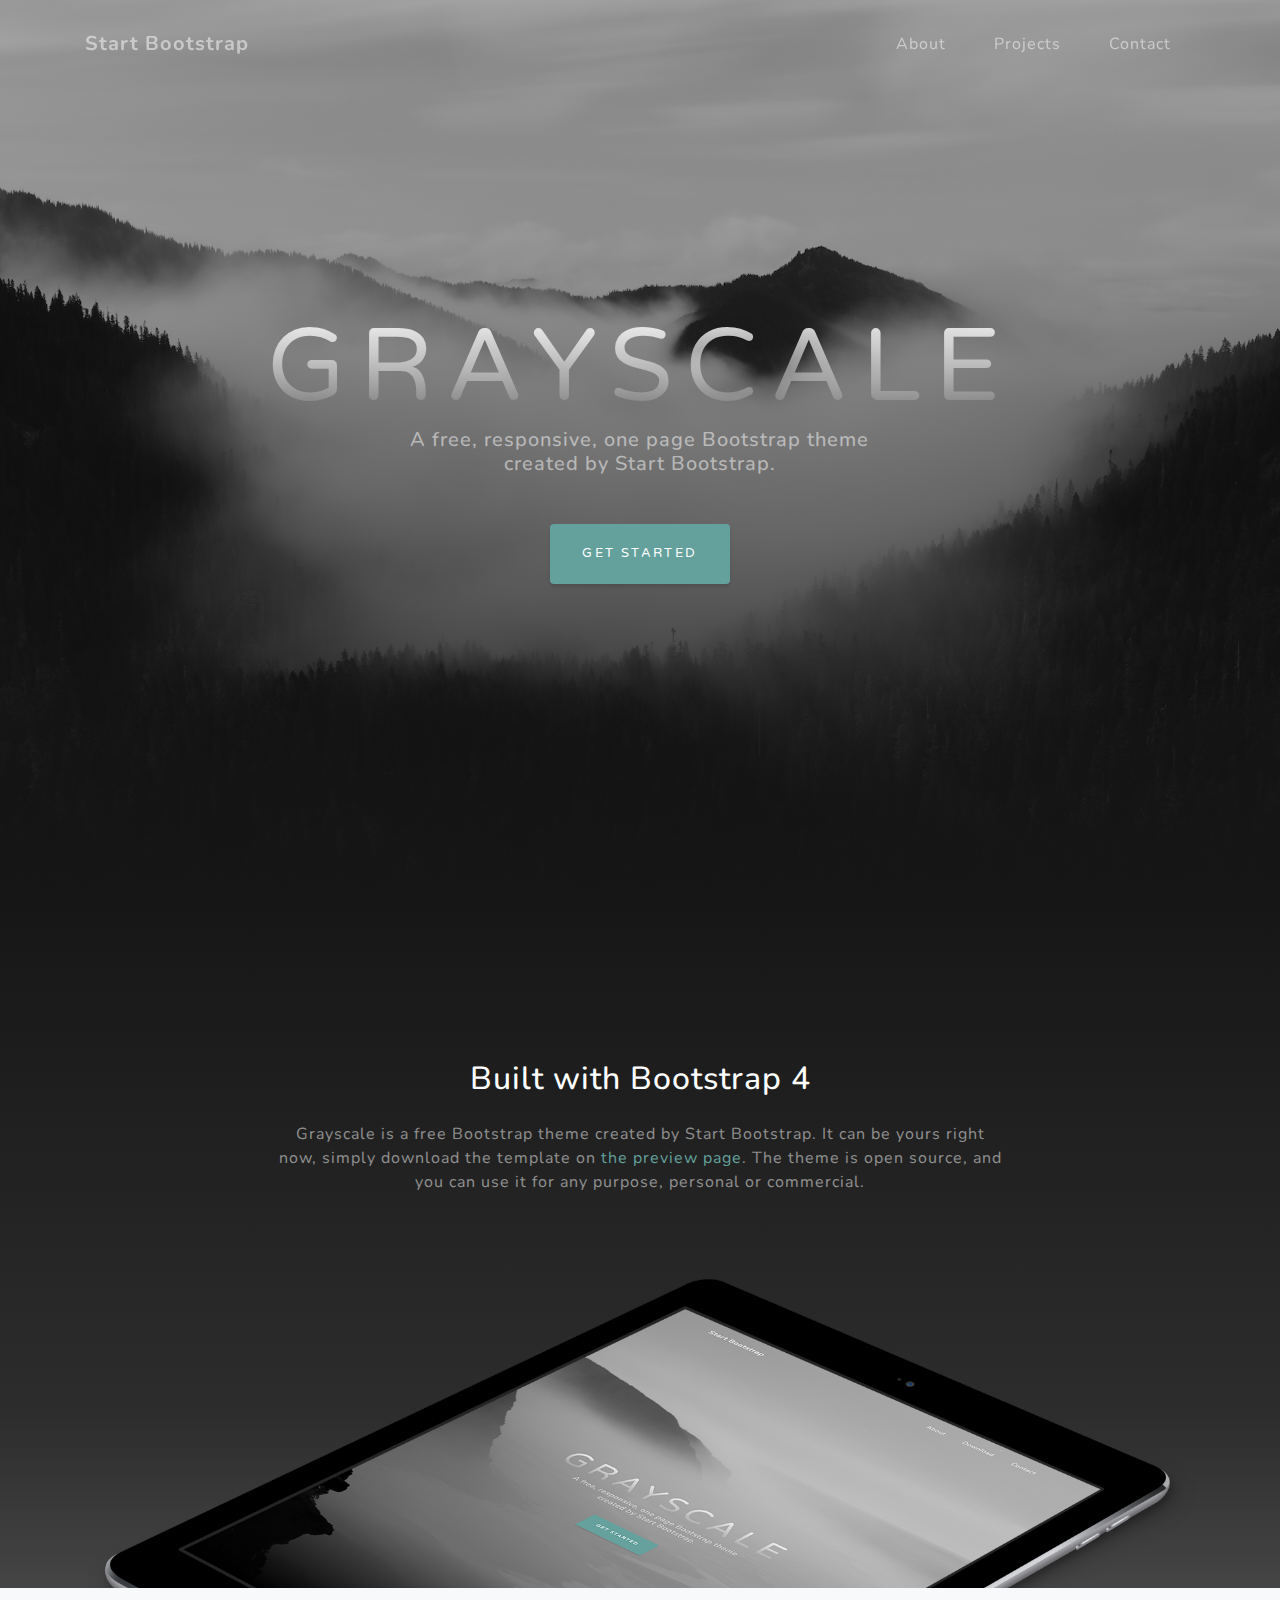
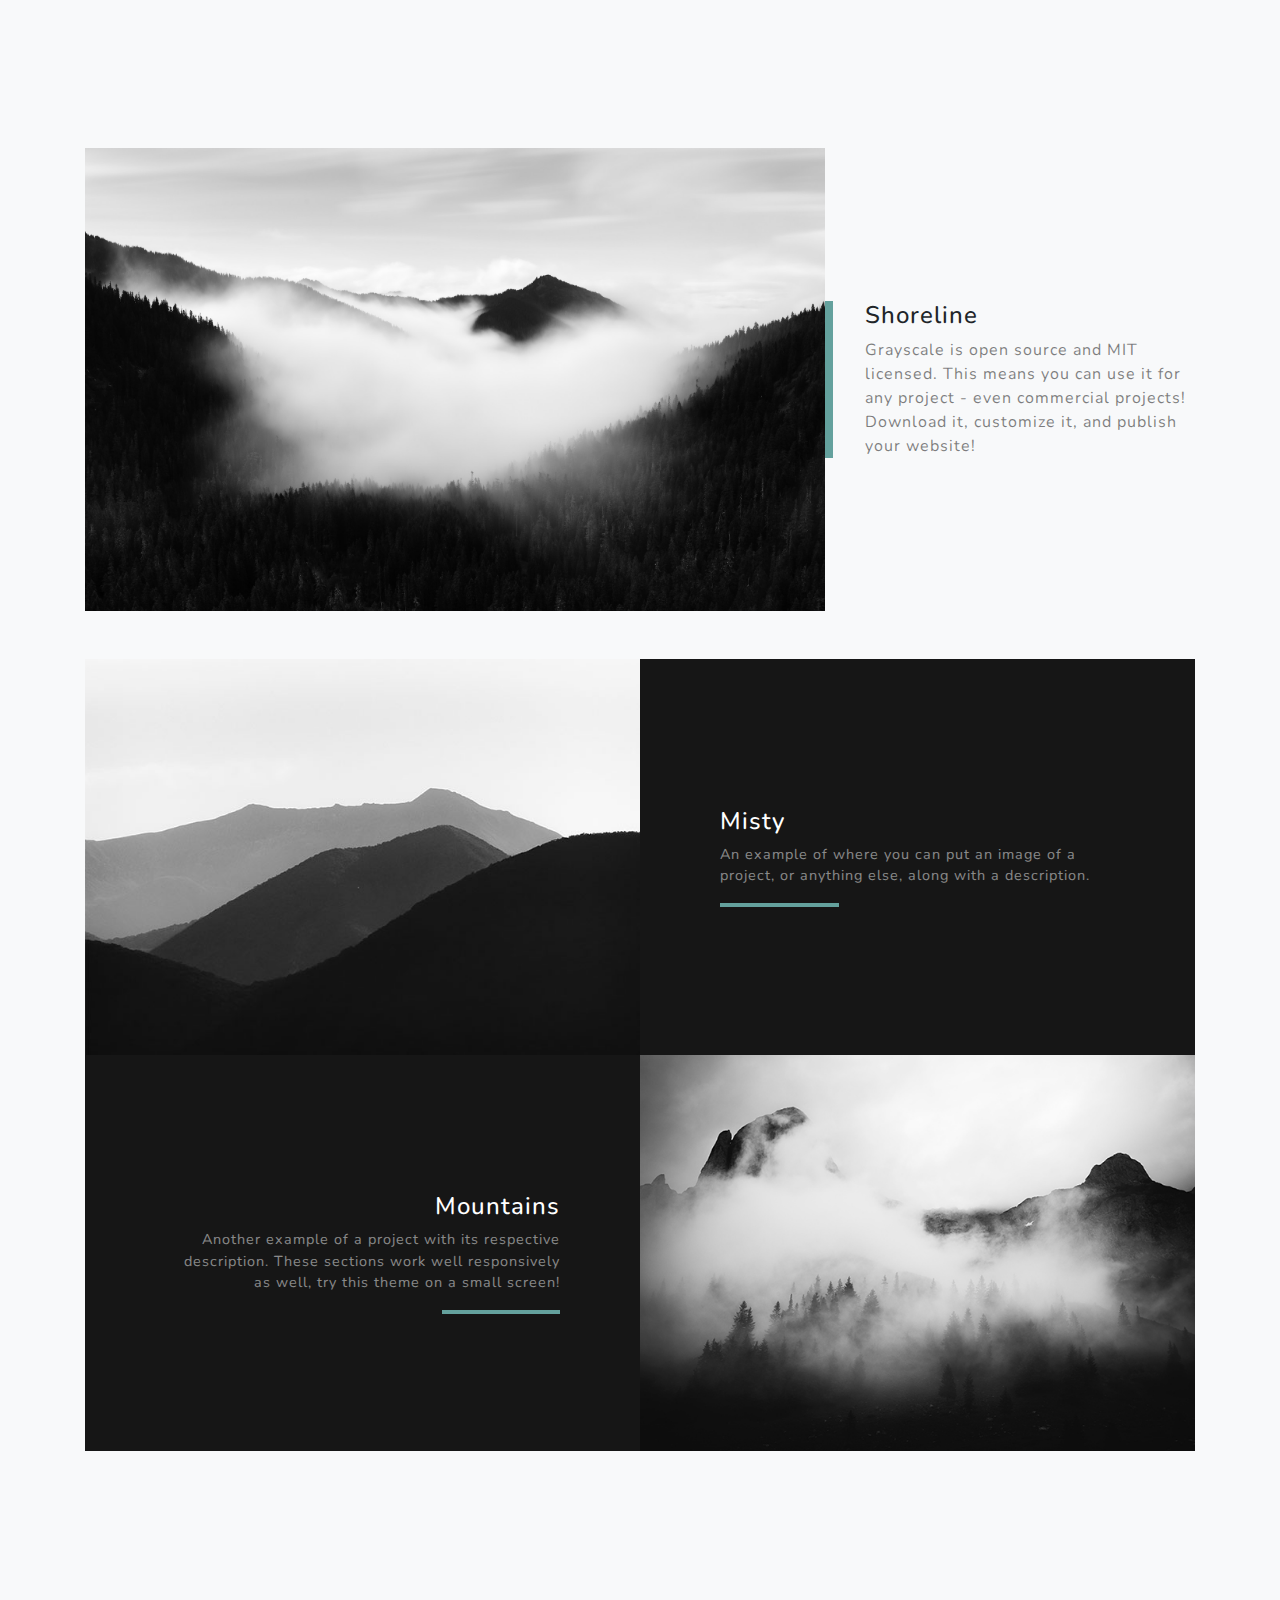
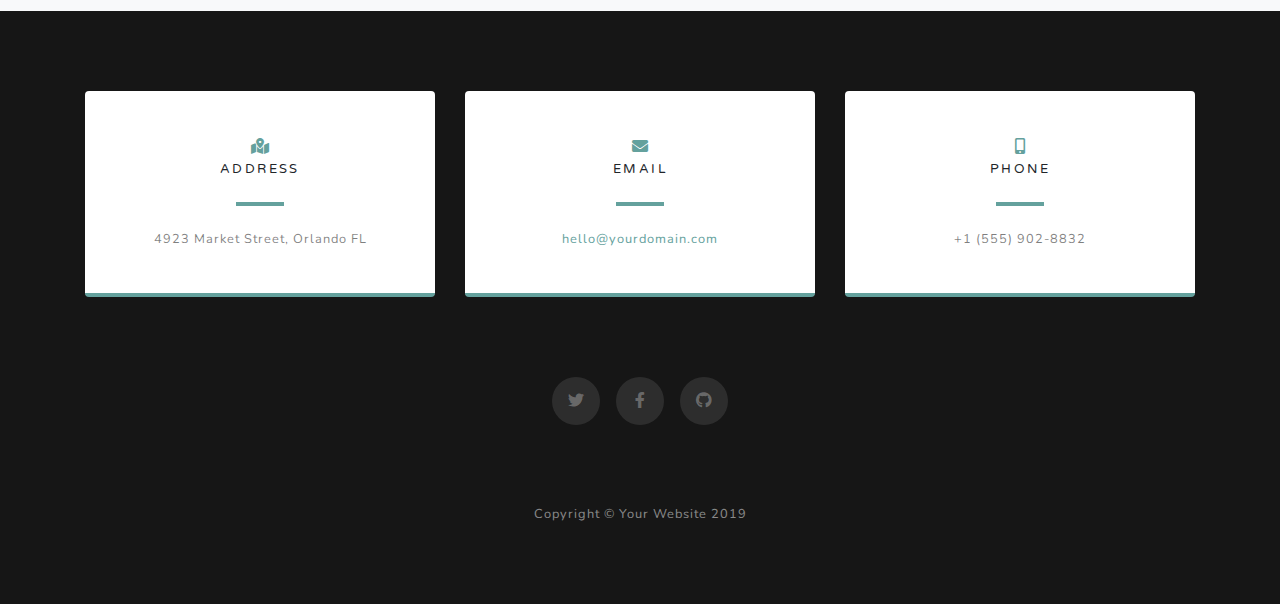
==== audio.html @ 993ee742 "Updated page" ====
<!DOCTYPE html>
<html lang="en">

<head>

  <meta charset="utf-8">
  <meta name="viewport" content="width=device-width, initial-scale=1, shrink-to-fit=no">
  <meta name="description" content="">
  <meta name="author" content="">

  <title>Grayscale - Start Bootstrap Theme</title>

  <!-- Bootstrap core CSS -->
  <link href="vendor/bootstrap/css/bootstrap.min.css" rel="stylesheet">

  <!-- Custom fonts for this template -->
  <link href="vendor/fontawesome-free/css/all.min.css" rel="stylesheet">
  <link href="https://fonts.googleapis.com/css?family=Varela+Round" rel="stylesheet">
  <link href="https://fonts.googleapis.com/css?family=Nunito:200,200i,300,300i,400,400i,600,600i,700,700i,800,800i,900,900i" rel="stylesheet">

  <!-- Custom styles for this template -->
  <link href="css/grayscale.css" rel="stylesheet">

</head>

<body id="page-top">

  <!-- Navigation -->
  <nav class="navbar navbar-expand-lg navbar-light fixed-top" id="mainNav">
    <div class="container">
      <a class="navbar-brand js-scroll-trigger" href="#page-top">Start Bootstrap</a>
      <button class="navbar-toggler navbar-toggler-right" type="button" data-toggle="collapse" data-target="#navbarResponsive" aria-controls="navbarResponsive" aria-expanded="false" aria-label="Toggle navigation">
        Menu
        <i class="fas fa-bars"></i>
      </button>
      <div class="collapse navbar-collapse" id="navbarResponsive">
        <ul class="navbar-nav ml-auto">
          <li class="nav-item">
            <a class="nav-link" href="#">About</a>
          </li>
          <li class="nav-item">
            <a class="nav-link" href="#">Projects</a>
          </li>
          <li class="nav-item">
            <a class="nav-link" href="#">Contact</a>
          </li>
        </ul>
      </div>
    </div>
  </nav>

  <!-- Header -->
  <header class="masthead">
    <div class="container d-flex h-100 align-items-center">
      <div class="mx-auto text-center">
        <h1 class="mx-auto my-0 text-uppercase">Grayscale</h1>
        <h2 class="text-white-50 mx-auto mt-2 mb-5">A free, responsive, one page Bootstrap theme created by Start Bootstrap.</h2>
        <a href="#about" class="btn btn-primary js-scroll-trigger">Get Started</a>
      </div>
    </div>
  </header>

  <!-- About Section -->
  <section id="about" class="about-section text-center">
    <div class="container">
      <div class="row">
        <div class="col-lg-8 mx-auto">
          <h2 class="text-white mb-4">Built with Bootstrap 4</h2>
          <p class="text-white-50">Grayscale is a free Bootstrap theme created by Start Bootstrap. It can be yours right now, simply download the template on
            <a href="http://startbootstrap.com/template-overviews/grayscale/">the preview page</a>. The theme is open source, and you can use it for any purpose, personal or commercial.</p>
        </div>
      </div>
      <img src="img/ipad.png" class="img-fluid" alt="">
    </div>
  </section>

  <!-- Projects Section -->
  <section id="projects" class="projects-section bg-light">
    <div class="container">

      <!-- Featured Project Row -->
      <div class="row align-items-center no-gutters mb-4 mb-lg-5">
        <div class="col-xl-8 col-lg-7">
          <img class="img-fluid mb-3 mb-lg-0" src="img/bg-masthead.jpg" alt="">
        </div>
        <div class="col-xl-4 col-lg-5">
          <div class="featured-text text-center text-lg-left">
            <h4>Shoreline</h4>
            <p class="text-black-50 mb-0">Grayscale is open source and MIT licensed. This means you can use it for any project - even commercial projects! Download it, customize it, and publish your website!</p>
          </div>
        </div>
      </div>

      <!-- Project One Row -->
      <div class="row justify-content-center no-gutters mb-5 mb-lg-0">
        <div class="col-lg-6">
          <img class="img-fluid" src="img/demo-image-01.jpg" alt="">
        </div>
        <div class="col-lg-6">
          <div class="bg-black text-center h-100 project">
            <div class="d-flex h-100">
              <div class="project-text w-100 my-auto text-center text-lg-left">
                <h4 class="text-white">Misty</h4>
                <p class="mb-0 text-white-50">An example of where you can put an image of a project, or anything else, along with a description.</p>
                <hr class="d-none d-lg-block mb-0 ml-0">
              </div>
            </div>
          </div>
        </div>
      </div>

      <!-- Project Two Row -->
      <div class="row justify-content-center no-gutters">
        <div class="col-lg-6">
          <img class="img-fluid" src="img/demo-image-02.jpg" alt="">
        </div>
        <div class="col-lg-6 order-lg-first">
          <div class="bg-black text-center h-100 project">
            <div class="d-flex h-100">
              <div class="project-text w-100 my-auto text-center text-lg-right">
                <h4 class="text-white">Mountains</h4>
                <p class="mb-0 text-white-50">Another example of a project with its respective description. These sections work well responsively as well, try this theme on a small screen!</p>
                <hr class="d-none d-lg-block mb-0 mr-0">
              </div>
            </div>
          </div>
        </div>
      </div>

    </div>
  </section>


  <!-- Contact Section -->
  <section class="contact-section bg-black">
    <div class="container">

      <div class="row">

        <div class="col-md-4 mb-3 mb-md-0">
          <div class="card py-4 h-100">
            <div class="card-body text-center">
              <i class="fas fa-map-marked-alt text-primary mb-2"></i>
              <h4 class="text-uppercase m-0">Address</h4>
              <hr class="my-4">
              <div class="small text-black-50">4923 Market Street, Orlando FL</div>
            </div>
          </div>
        </div>

        <div class="col-md-4 mb-3 mb-md-0">
          <div class="card py-4 h-100">
            <div class="card-body text-center">
              <i class="fas fa-envelope text-primary mb-2"></i>
              <h4 class="text-uppercase m-0">Email</h4>
              <hr class="my-4">
              <div class="small text-black-50">
                <a href="#">hello@yourdomain.com</a>
              </div>
            </div>
          </div>
        </div>

        <div class="col-md-4 mb-3 mb-md-0">
          <div class="card py-4 h-100">
            <div class="card-body text-center">
              <i class="fas fa-mobile-alt text-primary mb-2"></i>
              <h4 class="text-uppercase m-0">Phone</h4>
              <hr class="my-4">
              <div class="small text-black-50">+1 (555) 902-8832</div>
            </div>
          </div>
        </div>
      </div>

      <div class="social d-flex justify-content-center">
        <a href="#" class="mx-2">
          <i class="fab fa-twitter"></i>
        </a>
        <a href="#" class="mx-2">
          <i class="fab fa-facebook-f"></i>
        </a>
        <a href="#" class="mx-2">
          <i class="fab fa-github"></i>
        </a>
      </div>

    </div>
  </section>

  <!-- Footer -->
  <footer class="bg-black small text-center text-white-50">
    <div class="container">
      Copyright &copy; Your Website 2019
    </div>
  </footer>

  <!-- Bootstrap core JavaScript -->
  <script src="vendor/jquery/jquery.min.js"></script>
  <script src="vendor/bootstrap/js/bootstrap.bundle.min.js"></script>

  <!-- Plugin JavaScript -->
  <script src="vendor/jquery-easing/jquery.easing.min.js"></script>

  <!-- Custom scripts for this template -->
  <script src="js/grayscale.min.js"></script>

</body>

</html>
---- css/grayscale.css ----
/*!
 * Start Bootstrap - Grayscale v5.0.9 (https://startbootstrap.com/template-overviews/grayscale)
 * Copyright 2013-2019 Start Bootstrap
 * Licensed under MIT (https://github.com/BlackrockDigital/startbootstrap-grayscale/blob/master/LICENSE)
 */

#mainNav {
  min-height: 56px;
  background-color: #fff;
}

#mainNav .navbar-toggler {
  font-size: 80%;
  padding: 0.75rem;
  color: #64a19d;
  border: 1px solid #64a19d;
}

#mainNav .navbar-toggler:focus {
  outline: none;
}

#mainNav .navbar-brand {
  color: #161616;
  font-weight: 700;
  padding: .9rem 0;
}

#mainNav .navbar-nav .nav-item:hover {
  color: fade(white, 80%);
  outline: none;
  background-color: transparent;
}

#mainNav .navbar-nav .nav-item:active, #mainNav .navbar-nav .nav-item:focus {
  outline: none;
  background-color: transparent;
}

@media (min-width: 992px) {
  #mainNav {
    padding-top: 0;
    padding-bottom: 0;
    border-bottom: none;
    background-color: transparent;
    transition: background-color 0.3s ease-in-out;
  }
  #mainNav .navbar-brand {
    padding: .5rem 0;
    color: rgba(255, 255, 255, 0.5);
  }
  #mainNav .nav-link {
    transition: none;
    padding: 2rem 1.5rem;
    color: rgba(255, 255, 255, 0.5);
  }
  #mainNav .nav-link:hover {
    color: rgba(255, 255, 255, 0.75);
  }
  #mainNav .nav-link:active {
    color: white;
  }
  #mainNav.navbar-shrink {
    background-color: #fff;
  }
  #mainNav.navbar-shrink .navbar-brand {
    color: #161616;
  }
  #mainNav.navbar-shrink .nav-link {
    color: #161616;
    padding: 1.5rem 1.5rem 1.25rem;
    border-bottom: 0.25rem solid transparent;
  }
  #mainNav.navbar-shrink .nav-link:hover {
    color: #64a19d;
  }
  #mainNav.navbar-shrink .nav-link:active {
    color: #467370;
  }
  #mainNav.navbar-shrink .nav-link.active {
    color: #64a19d;
    outline: none;
    border-bottom: 0.25rem solid #64a19d;
  }
}

.masthead {
  position: relative;
  width: 100%;
  height: auto;
  min-height: 35rem;
  padding: 15rem 0;
  background: linear-gradient(to bottom, rgba(22, 22, 22, 0.3) 0%, rgba(22, 22, 22, 0.7) 75%, #161616 100%), url("../img/bg-masthead.jpg");
  background-position: center;
  background-repeat: no-repeat;
  background-attachment: scroll;
  background-size: cover;
}

.masthead h1 {
  font-family: 'Varela Round';
  font-size: 2.5rem;
  line-height: 2.5rem;
  letter-spacing: 0.8rem;
  background: -webkit-linear-gradient(rgba(255, 255, 255, 0.9), rgba(255, 255, 255, 0));
  -webkit-text-fill-color: transparent;
  -webkit-background-clip: text;
}

.masthead h2 {
  max-width: 20rem;
  font-size: 1rem;
}

@media (min-width: 768px) {
  .masthead h1 {
    font-size: 4rem;
    line-height: 4rem;
  }
}

@media (min-width: 992px) {
  .masthead {
    height: 100vh;
    padding: 0;
  }
  .masthead h1 {
    font-size: 6.5rem;
    line-height: 6.5rem;
    letter-spacing: 0.8rem;
  }
  .masthead h2 {
    max-width: 30rem;
    font-size: 1.25rem;
  }
}

.btn {
  box-shadow: 0 0.1875rem 0.1875rem 0 rgba(0, 0, 0, 0.1) !important;
  padding: 1.25rem 2rem;
  font-family: 'Varela Round';
  font-size: 80%;
  text-transform: uppercase;
  letter-spacing: .15rem;
  border: 0;
}

.btn-primary {
  background-color: #64a19d;
}

.btn-primary:hover {
  background-color: #4f837f;
}

.btn-primary:focus {
  background-color: #4f837f;
  color: white;
}

.btn-primary:active {
  background-color: #467370 !important;
}

.about-section {
  padding-top: 10rem;
  background: linear-gradient(to bottom, #161616 0%, rgba(22, 22, 22, 0.9) 75%, rgba(22, 22, 22, 0.8) 100%);
}

.about-section p {
  margin-bottom: 5rem;
}

.projects-section {
  padding: 10rem 0;
}

.projects-section .featured-text {
  padding: 2rem;
}

@media (min-width: 992px) {
  .projects-section .featured-text {
    padding: 0 0 0 2rem;
    border-left: 0.5rem solid #64a19d;
  }
}

.projects-section .project-text {
  padding: 3rem;
  font-size: 90%;
}

@media (min-width: 992px) {
  .projects-section .project-text {
    padding: 5rem;
  }
  .projects-section .project-text hr {
    border-color: #64a19d;
    border-width: .25rem;
    width: 30%;
  }
}

.signup-section {
  padding: 10rem 0;
  background: linear-gradient(to bottom, rgba(22, 22, 22, 0.1) 0%, rgba(22, 22, 22, 0.5) 75%, #161616 100%), url("../img/bg-signup.jpg");
  background-position: center;
  background-repeat: no-repeat;
  background-attachment: scroll;
  background-size: cover;
}

.signup-section .form-inline input {
  box-shadow: 0 0.1875rem 0.1875rem 0 rgba(0, 0, 0, 0.1) !important;
  padding: 1.25rem 2rem;
  height: auto;
  font-family: 'Varela Round';
  font-size: 80%;
  text-transform: uppercase;
  letter-spacing: 0.15rem;
  border: 0;
}

.contact-section {
  padding: 5rem 0 0;
}

.contact-section .card {
  border: 0;
  border-bottom: 0.25rem solid #64a19d;
}

.contact-section .card h4 {
  font-size: 0.8rem;
  font-family: 'Varela Round';
  text-transform: uppercase;
  letter-spacing: 0.15rem;
}

.contact-section .card hr {
  border-color: #64a19d;
  border-width: 0.25rem;
  width: 3rem;
}

.contact-section .social {
  margin-top: 5rem;
}

.contact-section .social a {
  text-align: center;
  height: 3rem;
  width: 3rem;
  background: rgba(255, 255, 255, 0.1);
  border-radius: 100%;
  line-height: 3rem;
  color: rgba(255, 255, 255, 0.3);
}

.contact-section .social a:hover {
  color: rgba(255, 255, 255, 0.5);
}

.contact-section .social a:active {
  color: #fff;
}

body {
  font-family: 'Nunito';
  letter-spacing: 0.0625em;
}

a {
  color: #64a19d;
}

a:focus, a:hover {
  text-decoration: none;
  color: #3c6360;
}

.bg-black {
  background-color: #161616 !important;
}

.bg-primary {
  background-color: #64a19d !important;
}

.text-primary {
  color: #64a19d !important;
}

footer {
  padding: 5rem 0;
}
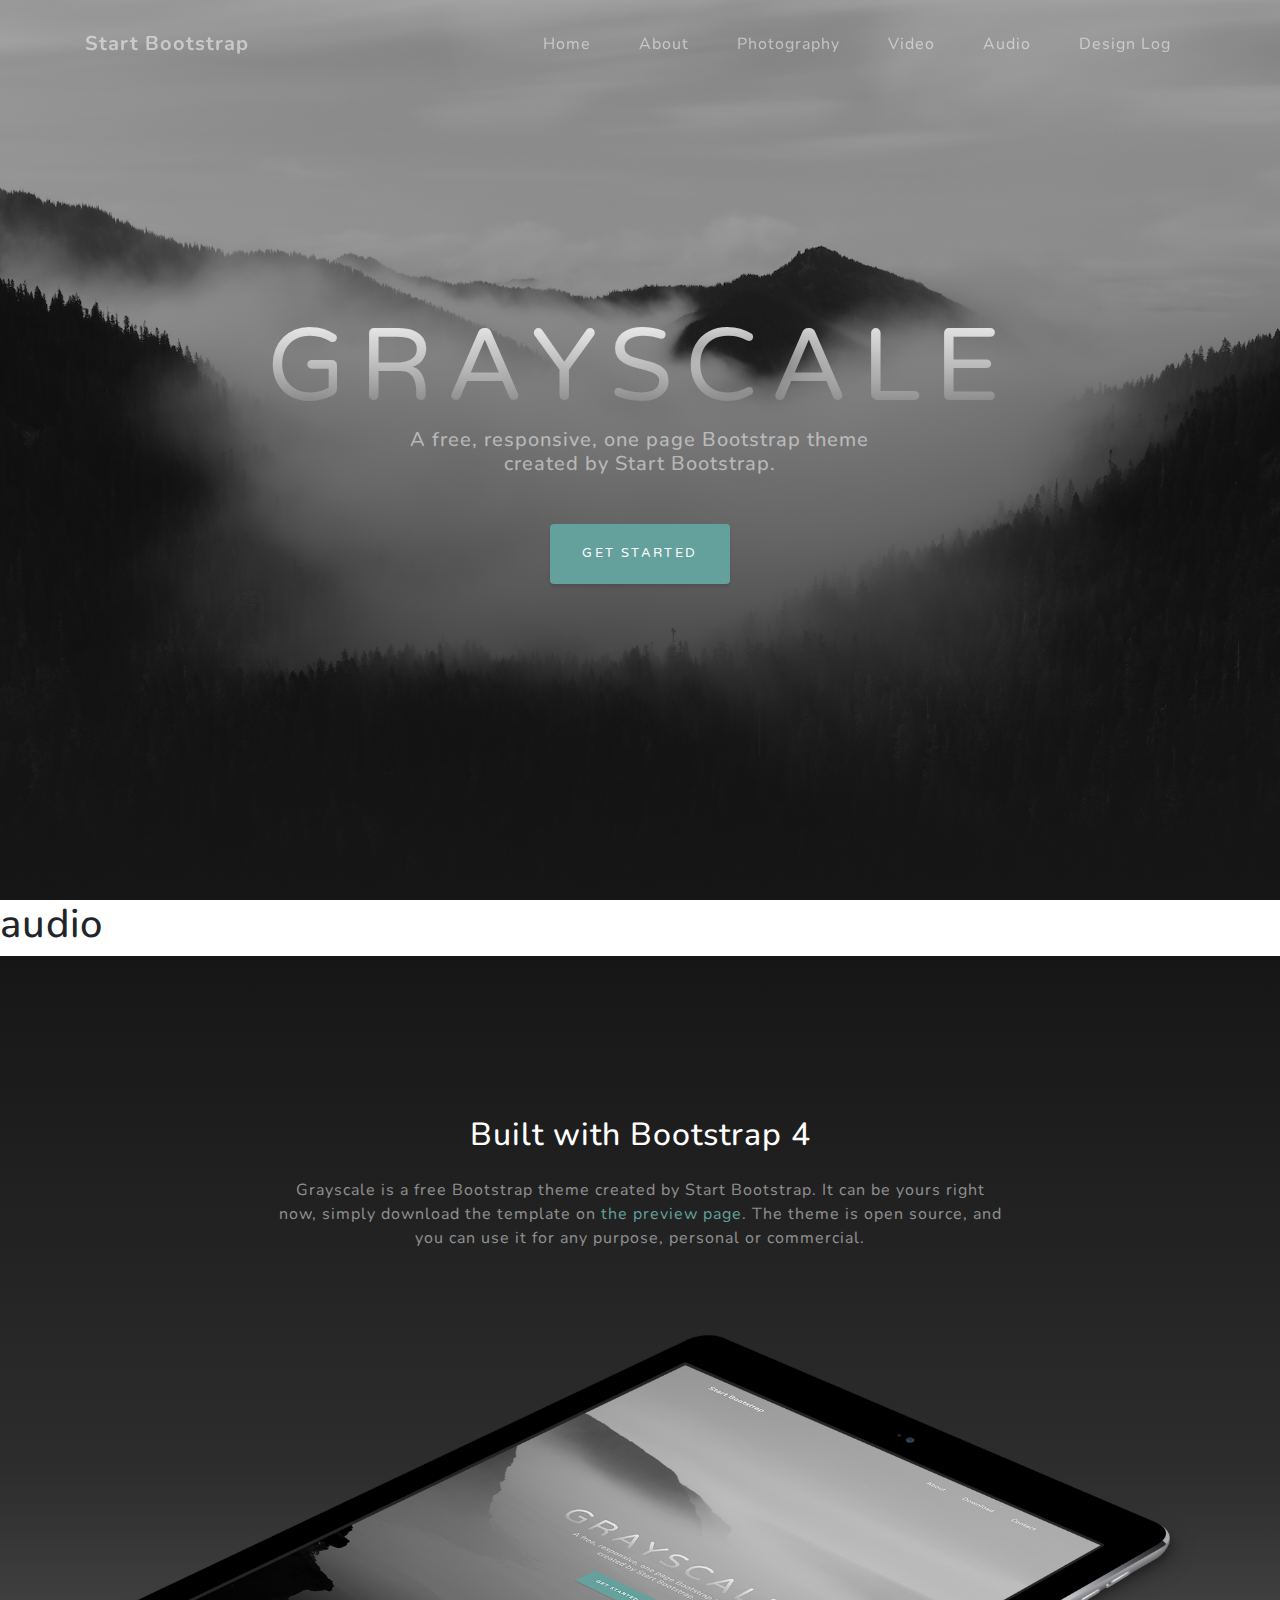
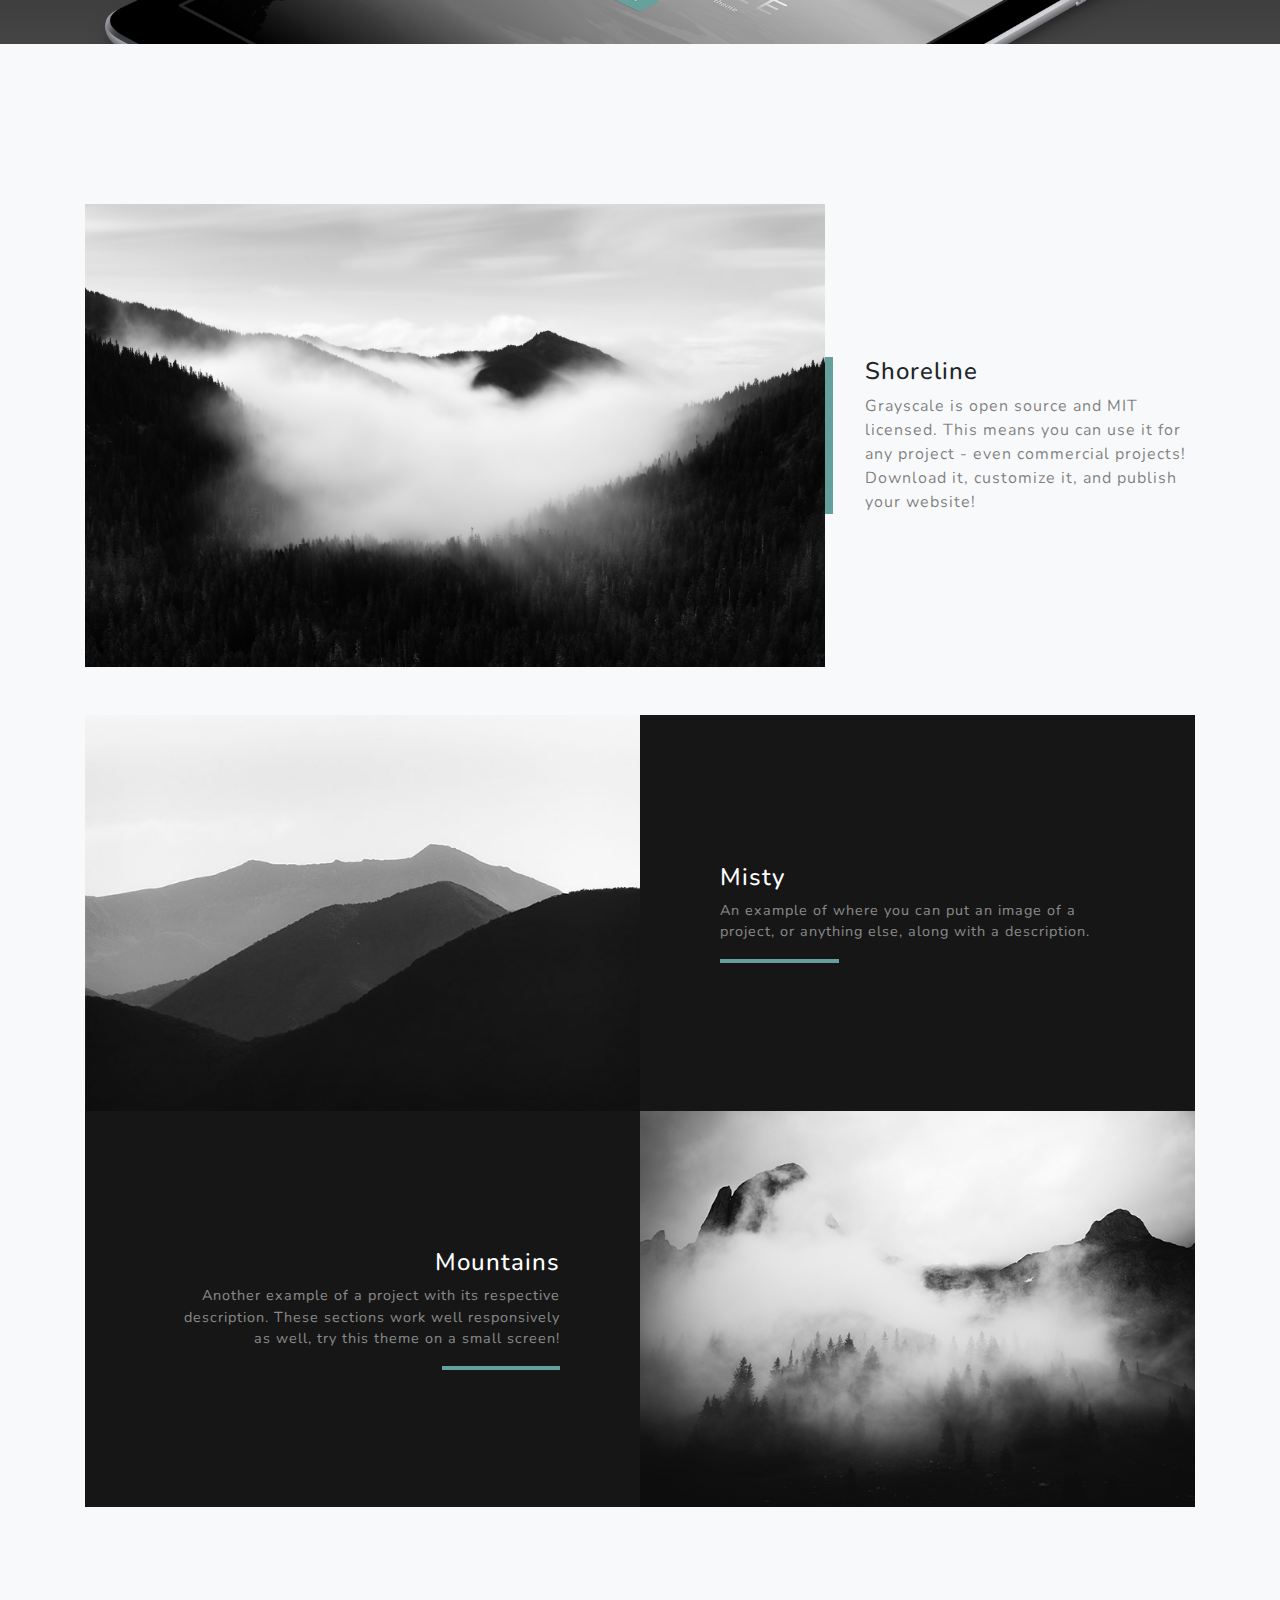
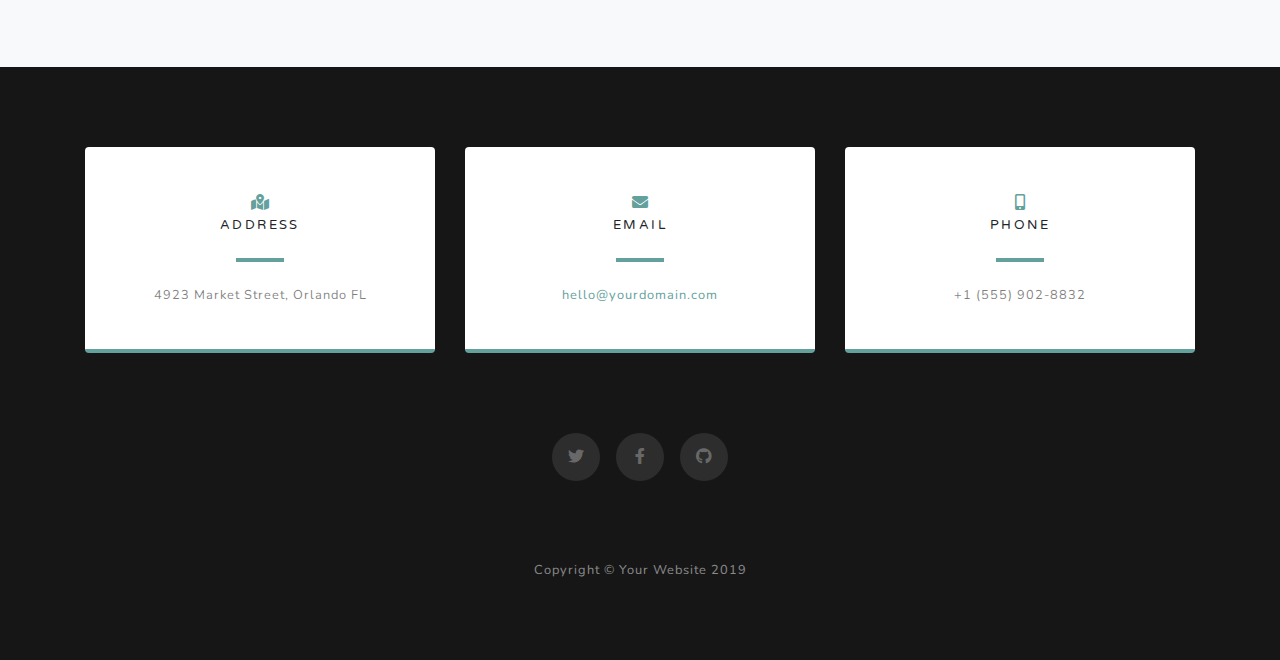
==== commit 095855d3: "Updated links" ====
--- a/audio.html
+++ b/audio.html
@@ -36,13 +36,22 @@
       <div class="collapse navbar-collapse" id="navbarResponsive">
         <ul class="navbar-nav ml-auto">
           <li class="nav-item">
-            <a class="nav-link" href="#">About</a>
-          </li>
-          <li class="nav-item">
-            <a class="nav-link" href="#">Projects</a>
-          </li>
-          <li class="nav-item">
-            <a class="nav-link" href="#">Contact</a>
+            <a class="nav-link" href="index.html">Home</a>
+          </li>
+          <li class="nav-item">
+            <a class="nav-link" href="contact.html">About</a>
+          </li>
+          <li class="nav-item">
+            <a class="nav-link" href="photography.html">Photography</a>
+          </li>
+          <li class="nav-item">
+            <a class="nav-link" href="video.html">Video</a>
+          </li>
+          <li class="nav-item">
+            <a class="nav-link" href="audio.html">Audio</a>
+          </li>
+          <li class="nav-item">
+            <a class="nav-link" href="designlog.html">Design Log</a>
           </li>
         </ul>
       </div>
@@ -59,6 +68,10 @@
       </div>
     </div>
   </header>
+
+  <h1>audio</h1>
+
+  </audio>
 
   <!-- About Section -->
   <section id="about" class="about-section text-center">
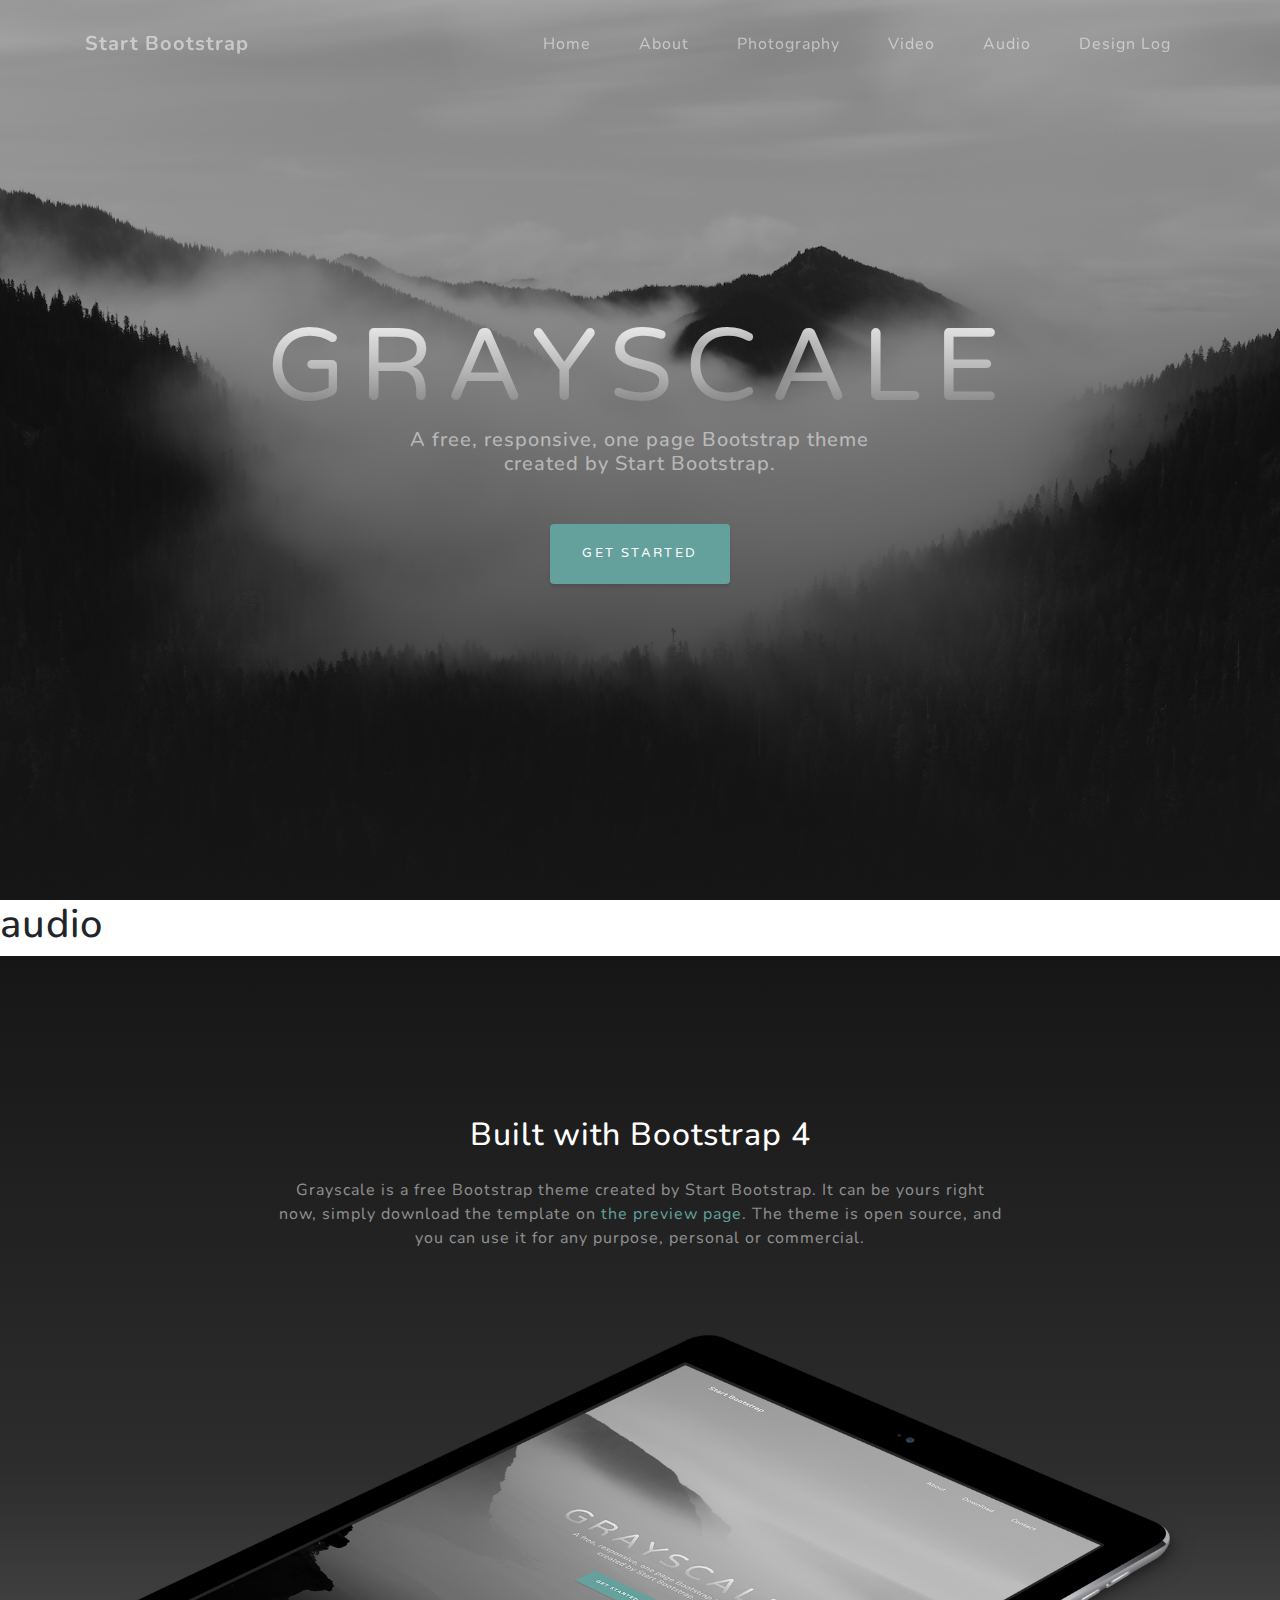
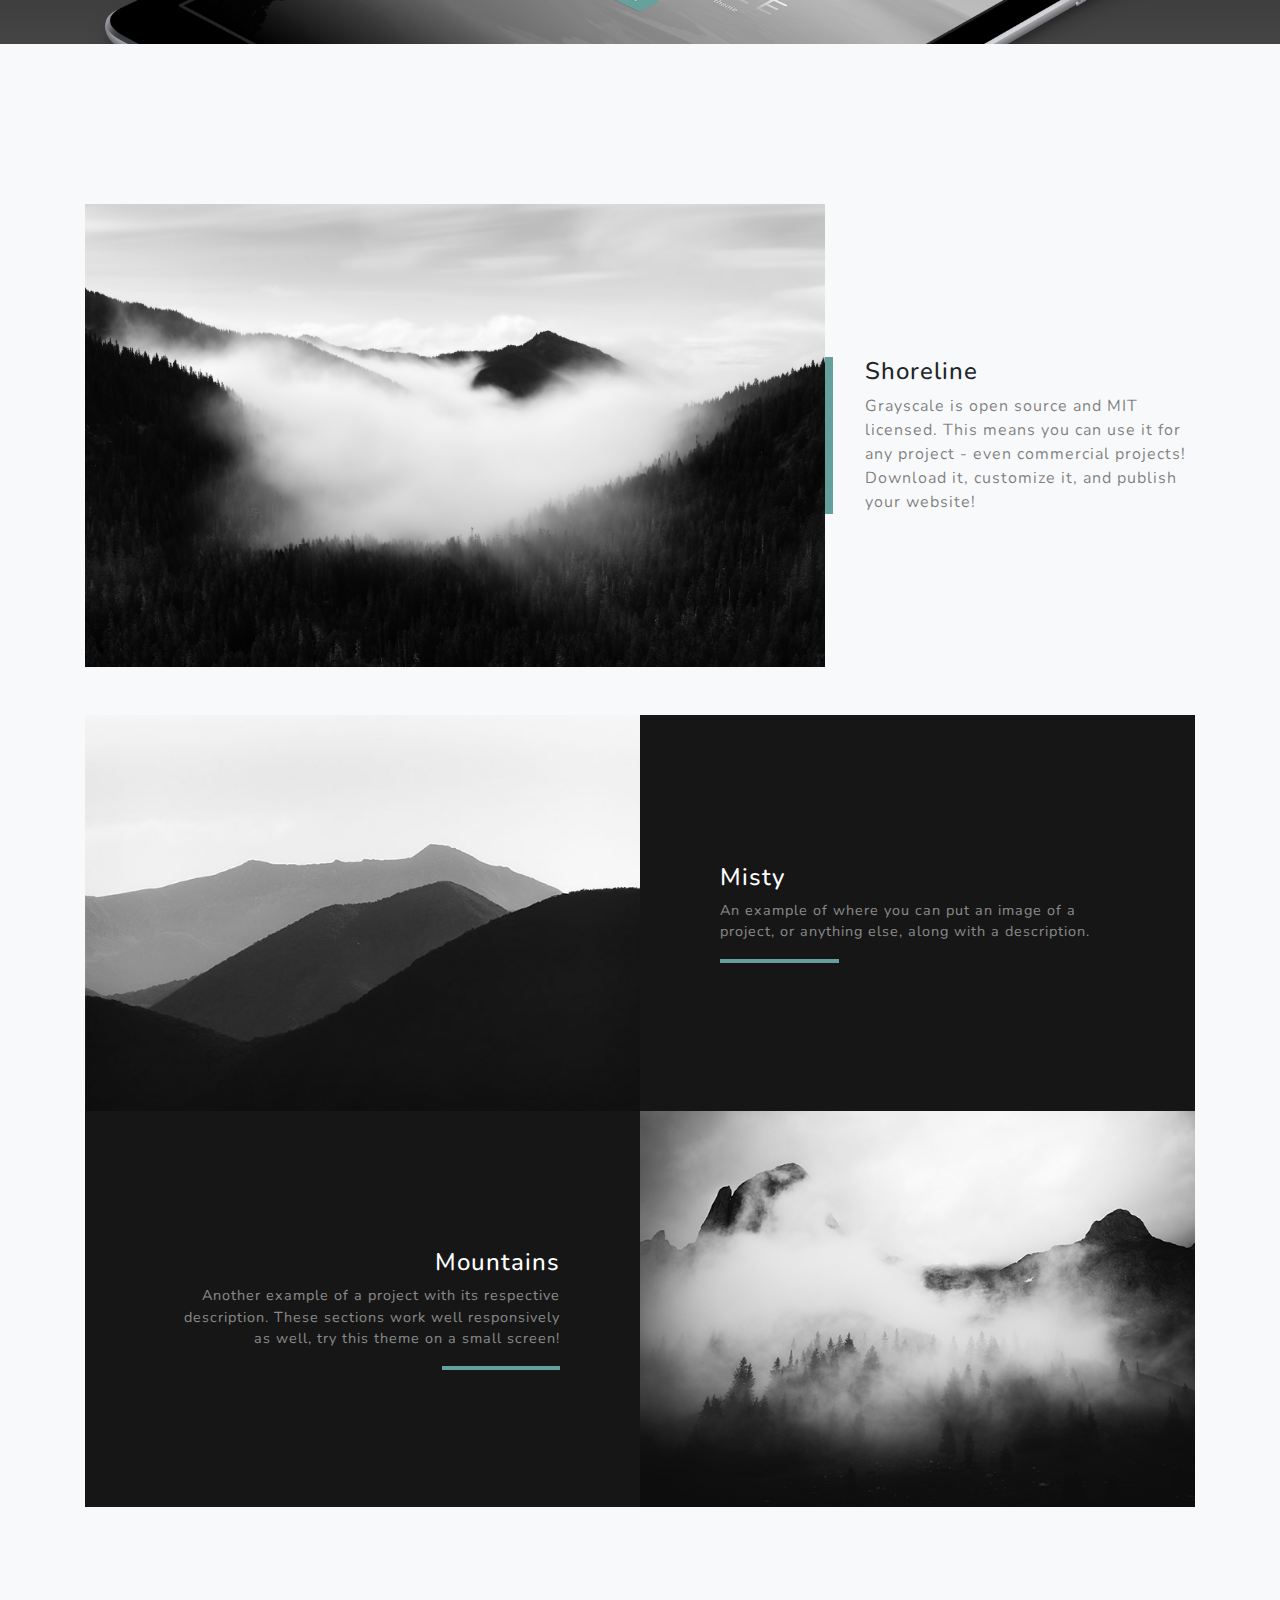
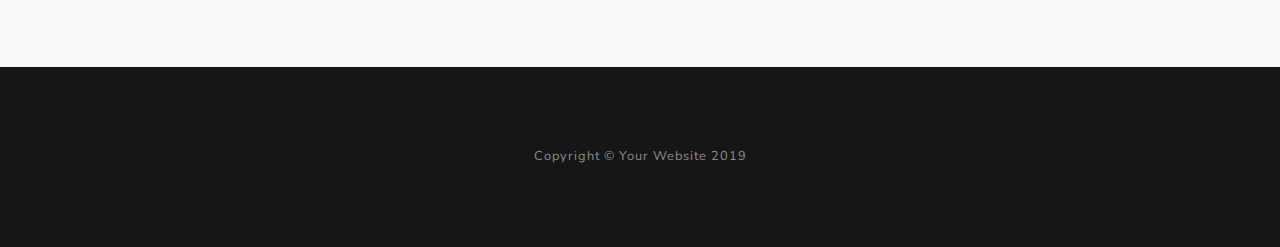
==== commit bf25d62c: "Changes to pages" ====
--- a/audio.html
+++ b/audio.html
@@ -143,64 +143,6 @@
     </div>
   </section>
 
-
-  <!-- Contact Section -->
-  <section class="contact-section bg-black">
-    <div class="container">
-
-      <div class="row">
-
-        <div class="col-md-4 mb-3 mb-md-0">
-          <div class="card py-4 h-100">
-            <div class="card-body text-center">
-              <i class="fas fa-map-marked-alt text-primary mb-2"></i>
-              <h4 class="text-uppercase m-0">Address</h4>
-              <hr class="my-4">
-              <div class="small text-black-50">4923 Market Street, Orlando FL</div>
-            </div>
-          </div>
-        </div>
-
-        <div class="col-md-4 mb-3 mb-md-0">
-          <div class="card py-4 h-100">
-            <div class="card-body text-center">
-              <i class="fas fa-envelope text-primary mb-2"></i>
-              <h4 class="text-uppercase m-0">Email</h4>
-              <hr class="my-4">
-              <div class="small text-black-50">
-                <a href="#">hello@yourdomain.com</a>
-              </div>
-            </div>
-          </div>
-        </div>
-
-        <div class="col-md-4 mb-3 mb-md-0">
-          <div class="card py-4 h-100">
-            <div class="card-body text-center">
-              <i class="fas fa-mobile-alt text-primary mb-2"></i>
-              <h4 class="text-uppercase m-0">Phone</h4>
-              <hr class="my-4">
-              <div class="small text-black-50">+1 (555) 902-8832</div>
-            </div>
-          </div>
-        </div>
-      </div>
-
-      <div class="social d-flex justify-content-center">
-        <a href="#" class="mx-2">
-          <i class="fab fa-twitter"></i>
-        </a>
-        <a href="#" class="mx-2">
-          <i class="fab fa-facebook-f"></i>
-        </a>
-        <a href="#" class="mx-2">
-          <i class="fab fa-github"></i>
-        </a>
-      </div>
-
-    </div>
-  </section>
-
   <!-- Footer -->
   <footer class="bg-black small text-center text-white-50">
     <div class="container">
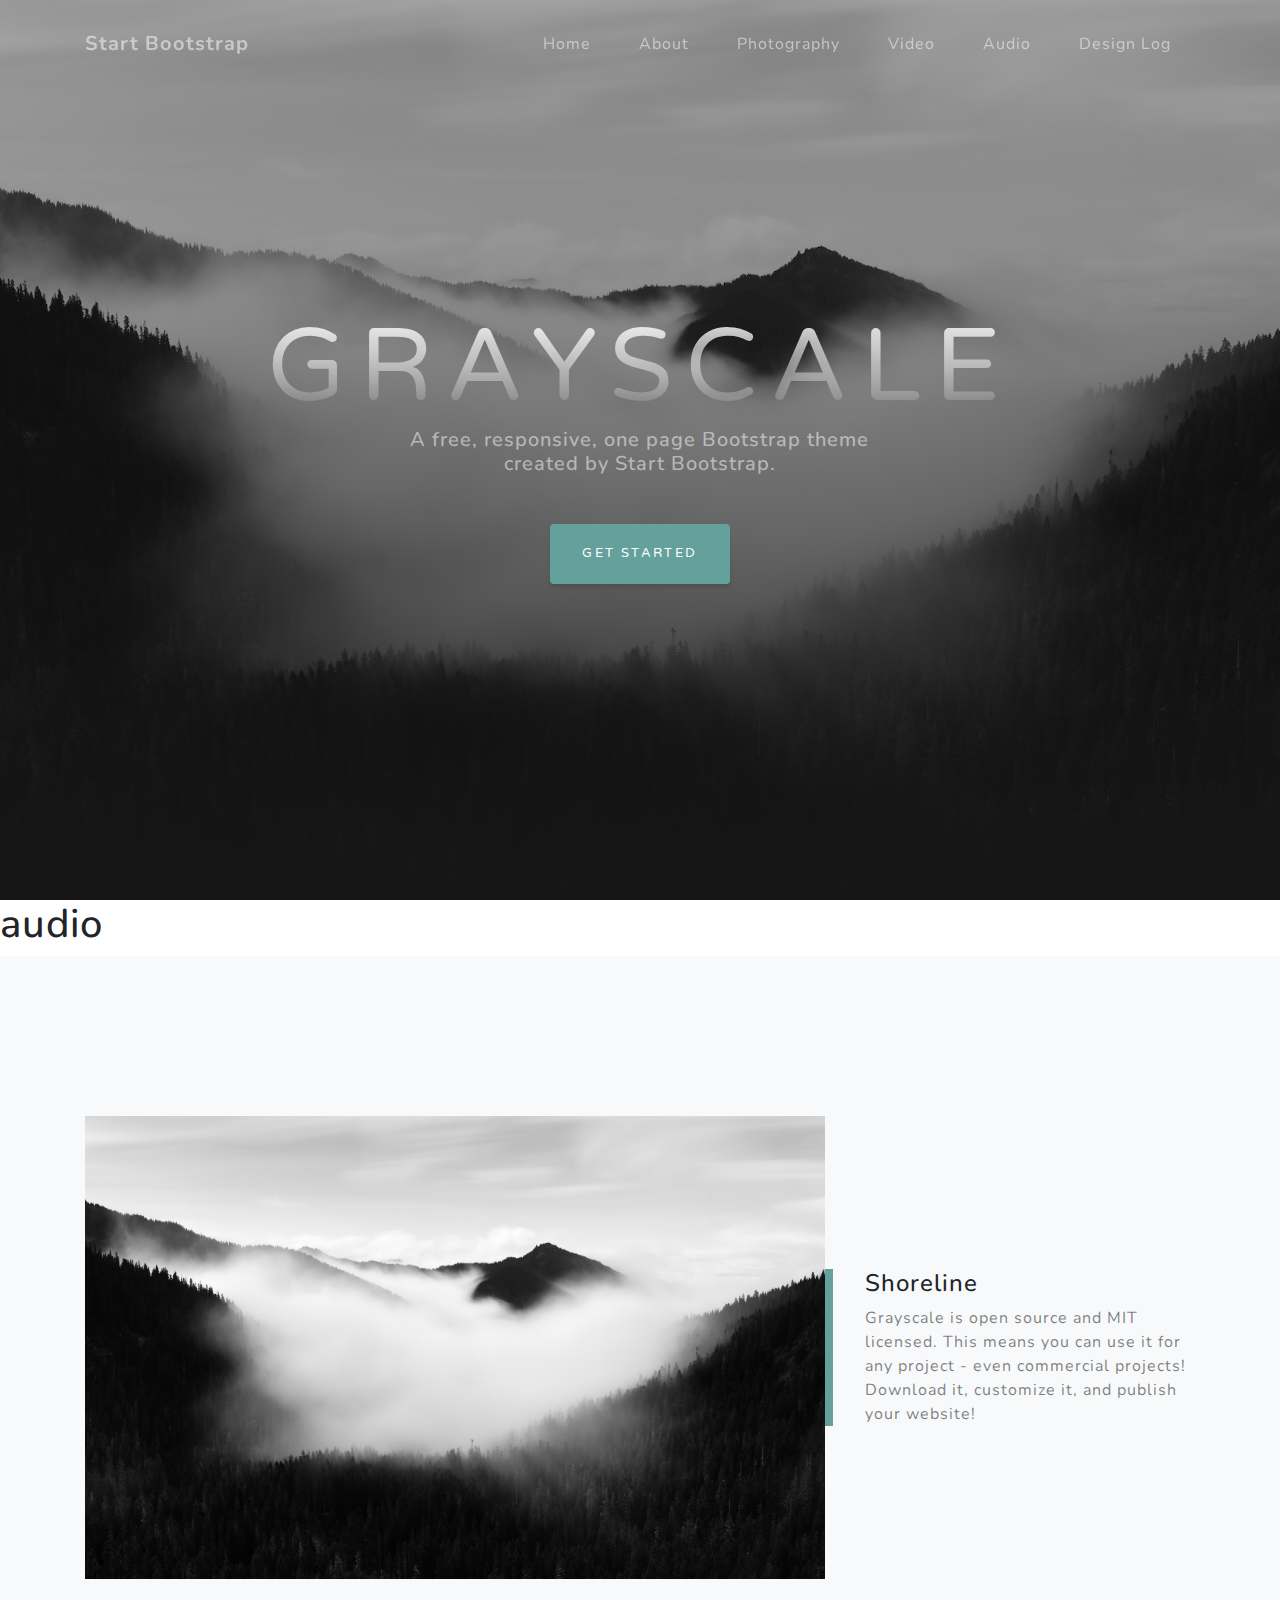
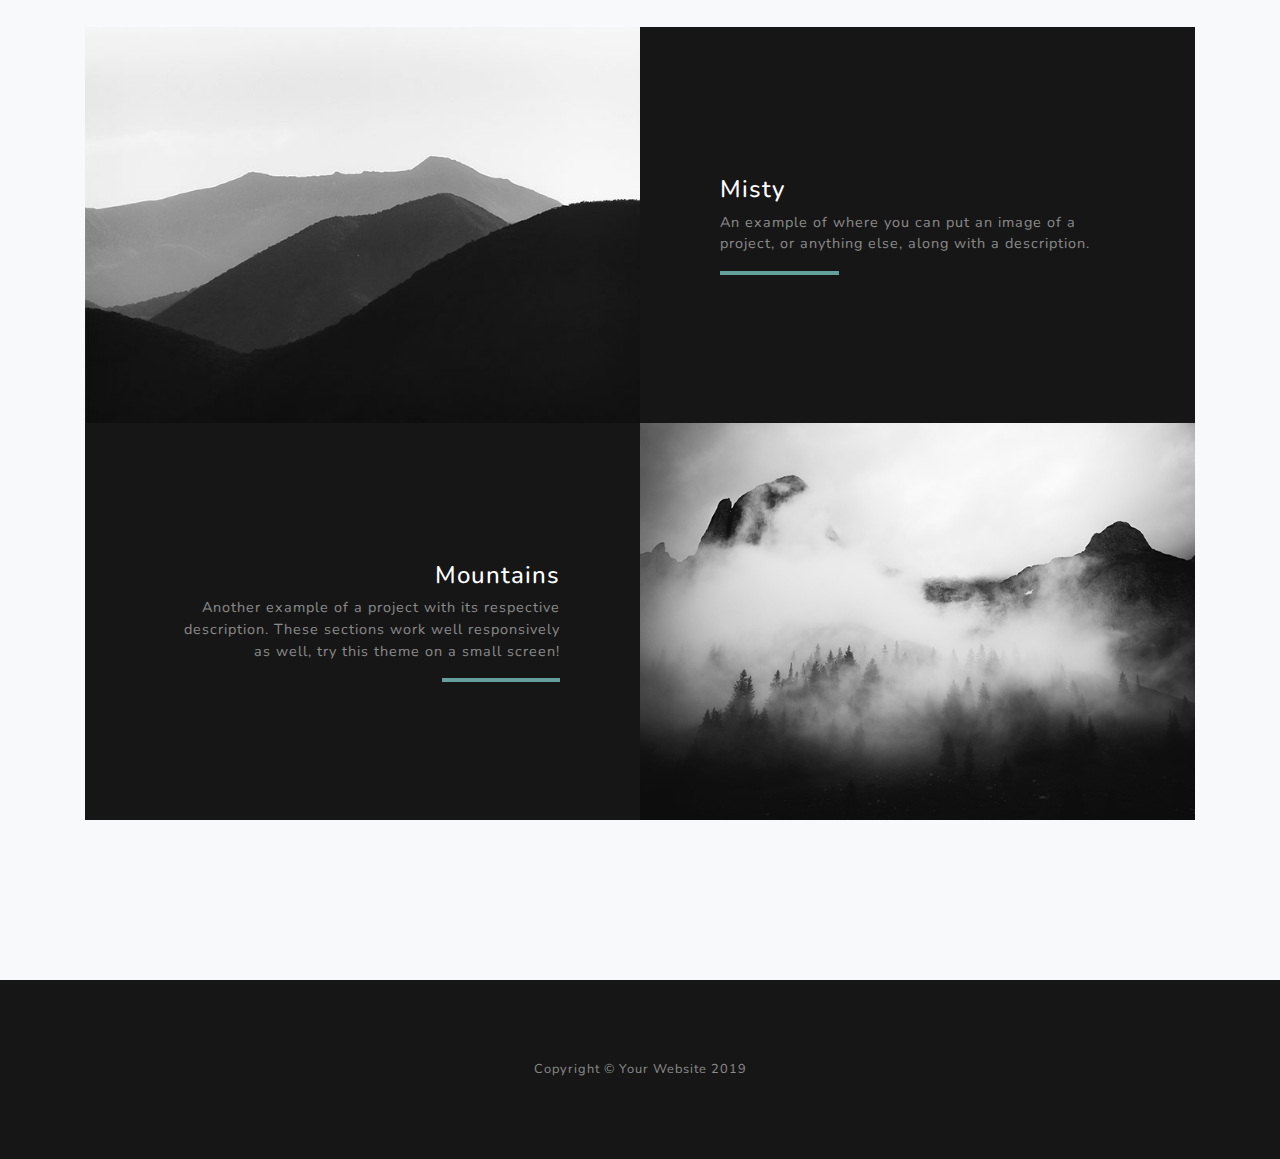
==== commit 2a7033c3: "font" ====
--- a/audio.html
+++ b/audio.html
@@ -73,19 +73,6 @@
 
   </audio>
 
-  <!-- About Section -->
-  <section id="about" class="about-section text-center">
-    <div class="container">
-      <div class="row">
-        <div class="col-lg-8 mx-auto">
-          <h2 class="text-white mb-4">Built with Bootstrap 4</h2>
-          <p class="text-white-50">Grayscale is a free Bootstrap theme created by Start Bootstrap. It can be yours right now, simply download the template on
-            <a href="http://startbootstrap.com/template-overviews/grayscale/">the preview page</a>. The theme is open source, and you can use it for any purpose, personal or commercial.</p>
-        </div>
-      </div>
-      <img src="img/ipad.png" class="img-fluid" alt="">
-    </div>
-  </section>
 
   <!-- Projects Section -->
   <section id="projects" class="projects-section bg-light">
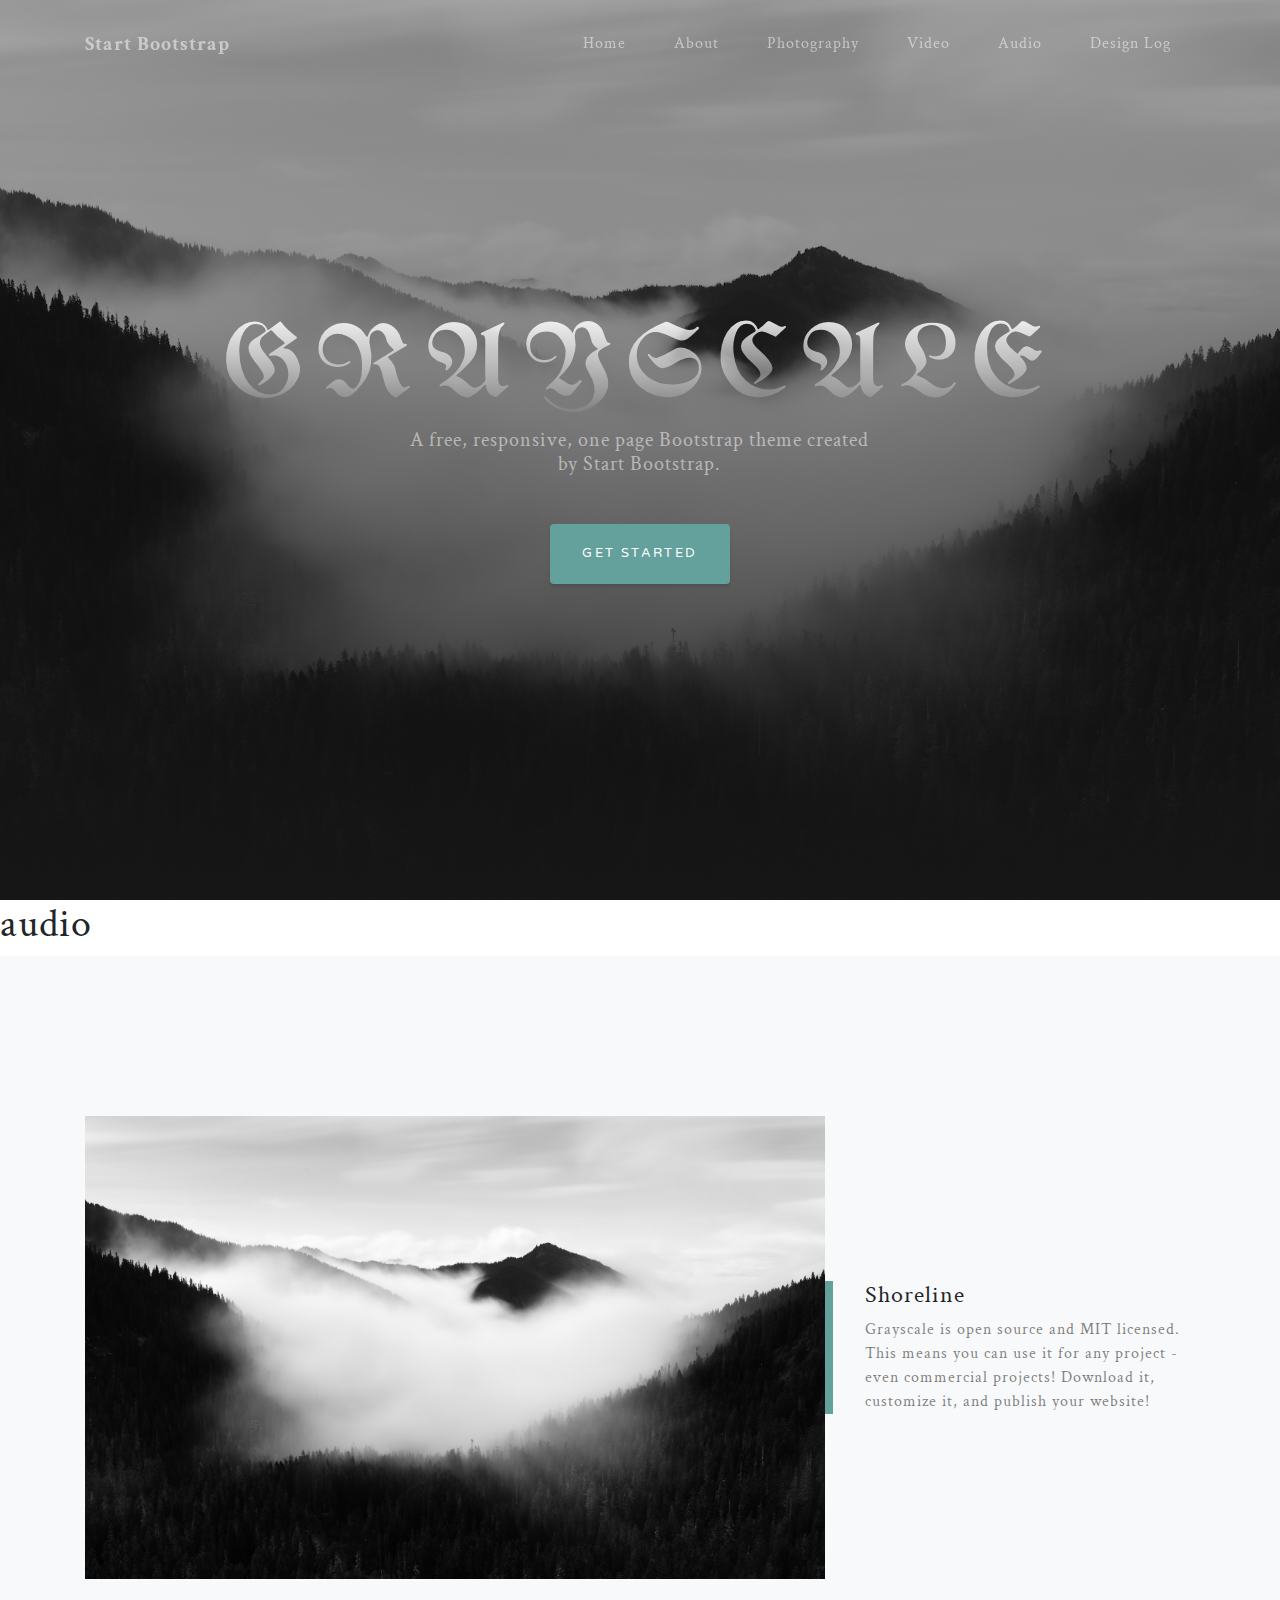
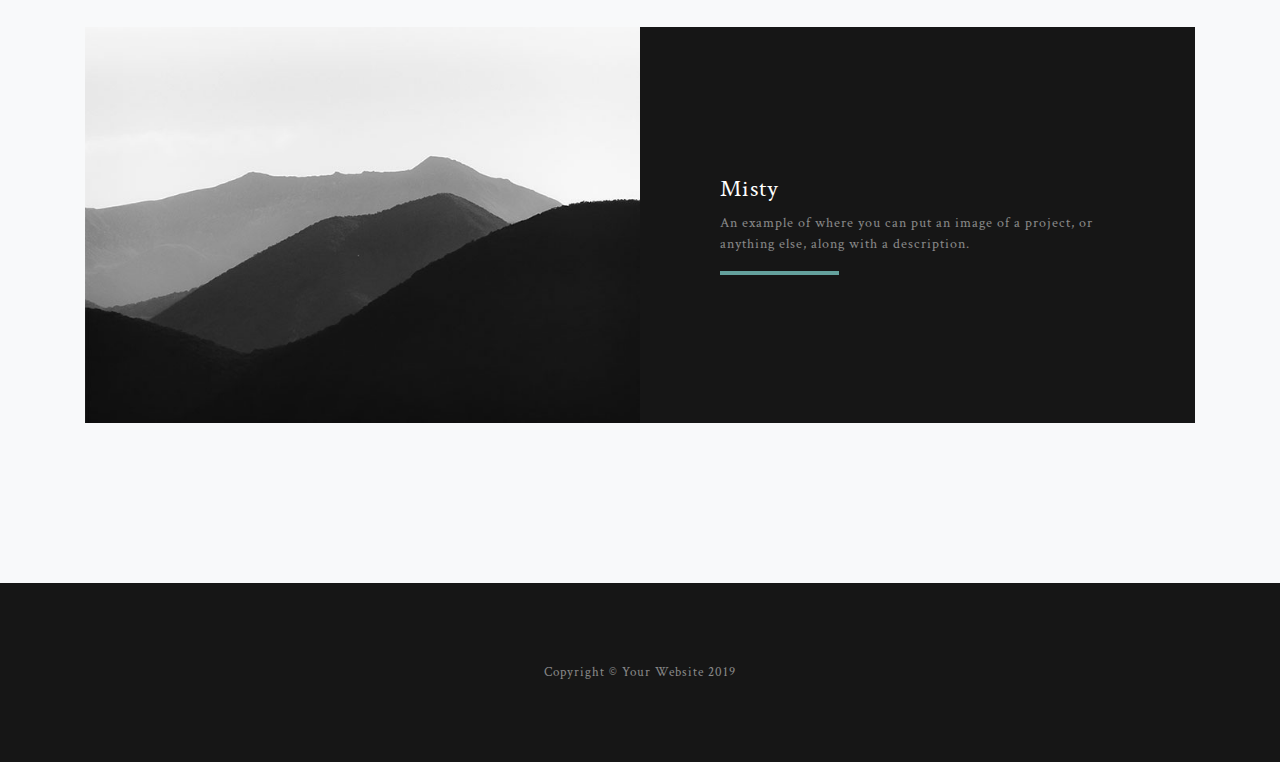
==== commit 18b0280e: "Changes to all pages" ====
--- a/audio.html
+++ b/audio.html
@@ -17,6 +17,8 @@
   <link href="vendor/fontawesome-free/css/all.min.css" rel="stylesheet">
   <link href="https://fonts.googleapis.com/css?family=Varela+Round" rel="stylesheet">
   <link href="https://fonts.googleapis.com/css?family=Nunito:200,200i,300,300i,400,400i,600,600i,700,700i,800,800i,900,900i" rel="stylesheet">
+
+  <link href="https://fonts.googleapis.com/css?family=Crimson+Text|UnifrakturMaguntia&display=swap" rel="stylesheet">
 
   <!-- Custom styles for this template -->
   <link href="css/grayscale.css" rel="stylesheet">
@@ -109,23 +111,6 @@
         </div>
       </div>
 
-      <!-- Project Two Row -->
-      <div class="row justify-content-center no-gutters">
-        <div class="col-lg-6">
-          <img class="img-fluid" src="img/demo-image-02.jpg" alt="">
-        </div>
-        <div class="col-lg-6 order-lg-first">
-          <div class="bg-black text-center h-100 project">
-            <div class="d-flex h-100">
-              <div class="project-text w-100 my-auto text-center text-lg-right">
-                <h4 class="text-white">Mountains</h4>
-                <p class="mb-0 text-white-50">Another example of a project with its respective description. These sections work well responsively as well, try this theme on a small screen!</p>
-                <hr class="d-none d-lg-block mb-0 mr-0">
-              </div>
-            </div>
-          </div>
-        </div>
-      </div>
 
     </div>
   </section>
--- a/css/grayscale.css
+++ b/css/grayscale.css
@@ -98,7 +98,7 @@
 }
 
 .masthead h1 {
-  font-family: 'Varela Round';
+  font-family: 'UnifrakturMaguntia', cursive;
   font-size: 2.5rem;
   line-height: 2.5rem;
   letter-spacing: 0.8rem;
@@ -267,7 +267,7 @@
 }
 
 body {
-  font-family: 'Nunito';
+  font-family: 'Crimson Text', serif;
   letter-spacing: 0.0625em;
 }
 
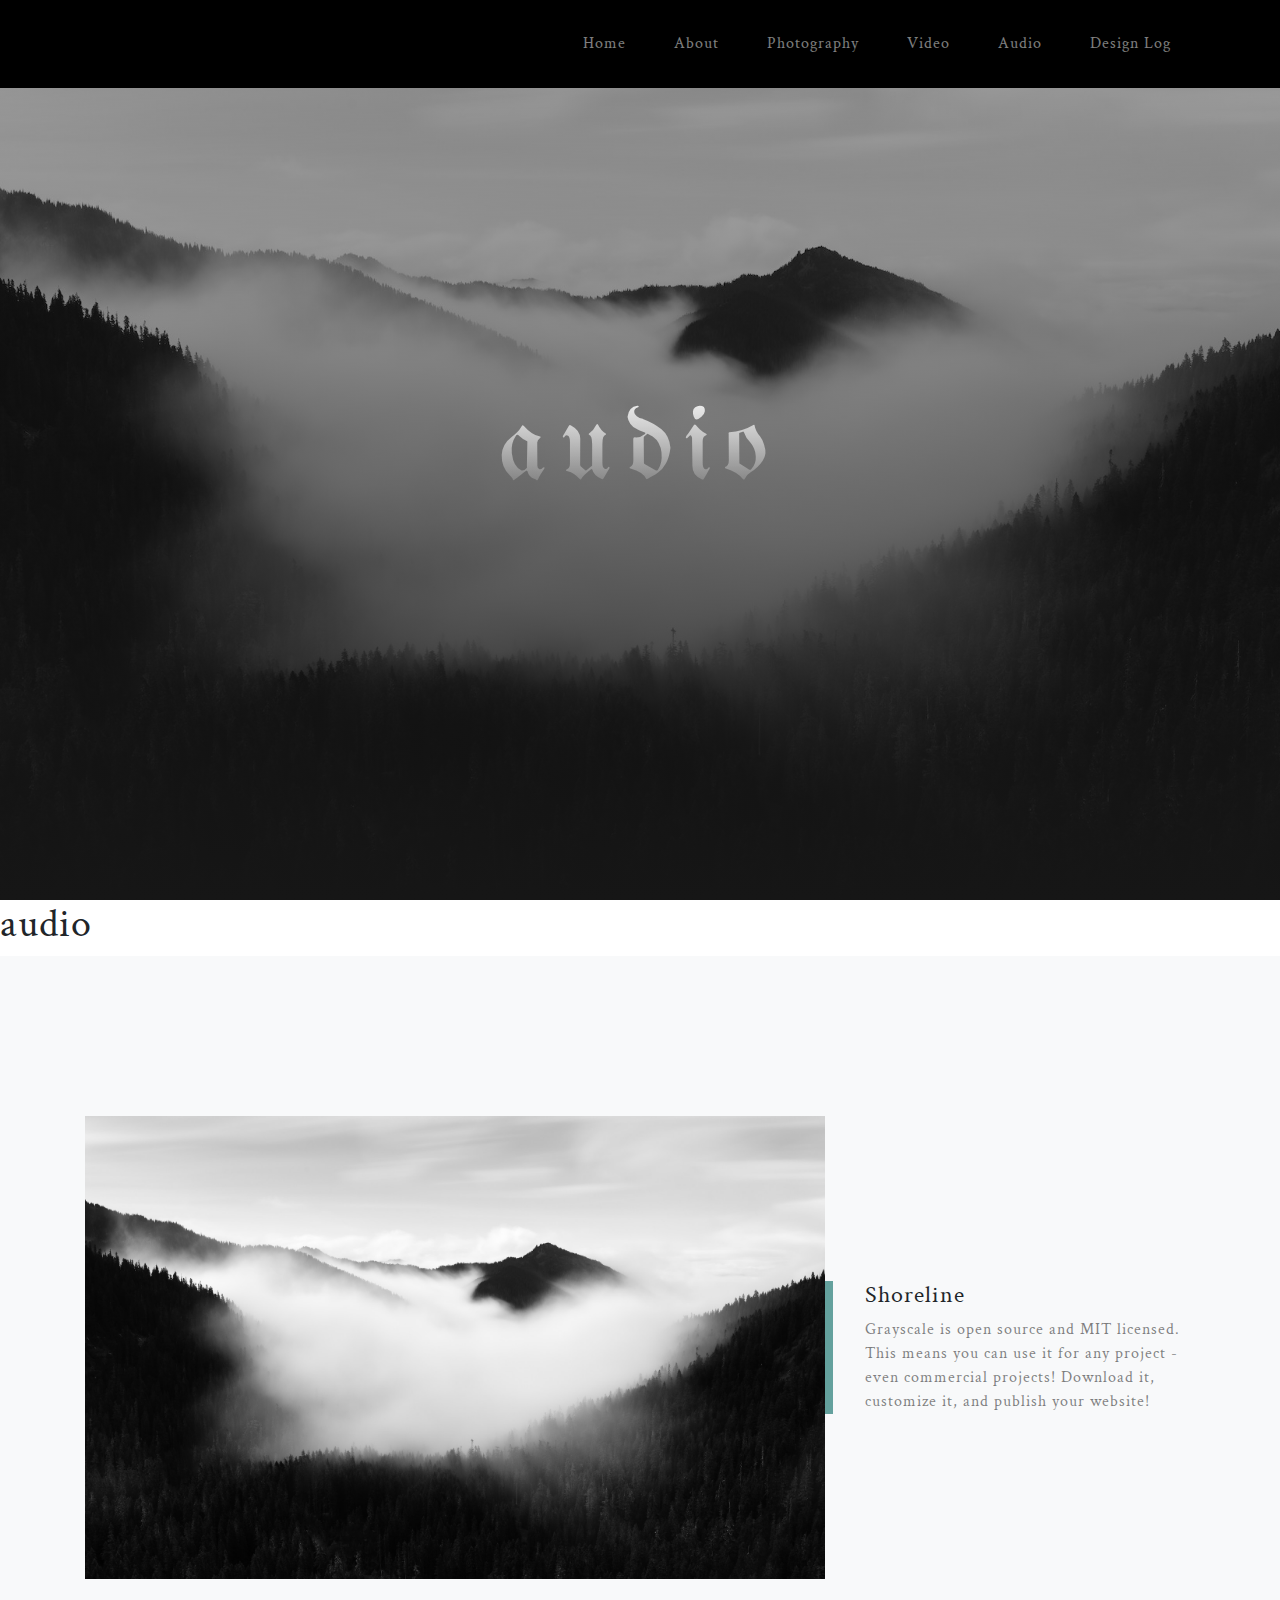
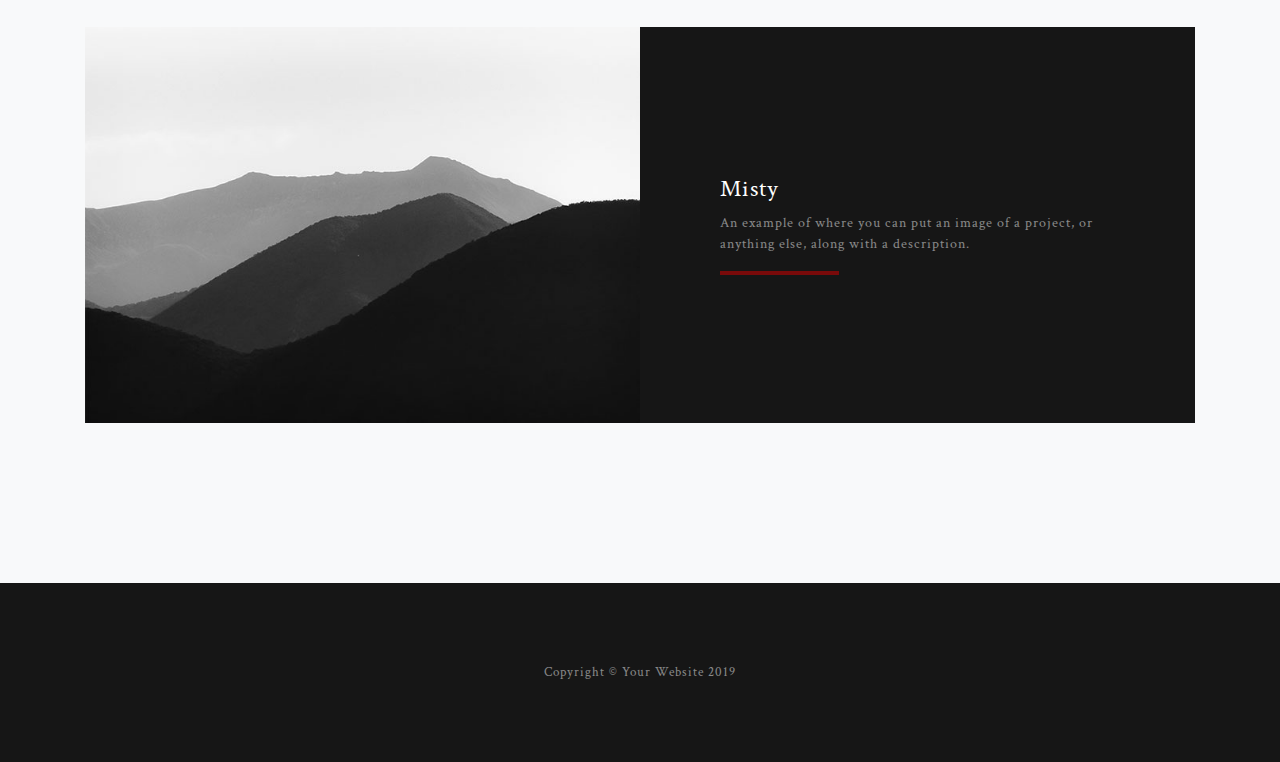
==== commit 05d38dde: "Changes to everything" ====
--- a/audio.html
+++ b/audio.html
@@ -30,7 +30,7 @@
   <!-- Navigation -->
   <nav class="navbar navbar-expand-lg navbar-light fixed-top" id="mainNav">
     <div class="container">
-      <a class="navbar-brand js-scroll-trigger" href="#page-top">Start Bootstrap</a>
+
       <button class="navbar-toggler navbar-toggler-right" type="button" data-toggle="collapse" data-target="#navbarResponsive" aria-controls="navbarResponsive" aria-expanded="false" aria-label="Toggle navigation">
         Menu
         <i class="fas fa-bars"></i>
@@ -64,9 +64,8 @@
   <header class="masthead">
     <div class="container d-flex h-100 align-items-center">
       <div class="mx-auto text-center">
-        <h1 class="mx-auto my-0 text-uppercase">Grayscale</h1>
-        <h2 class="text-white-50 mx-auto mt-2 mb-5">A free, responsive, one page Bootstrap theme created by Start Bootstrap.</h2>
-        <a href="#about" class="btn btn-primary js-scroll-trigger">Get Started</a>
+        <h1 class="mx-auto my-0">audio</h1>
+  
       </div>
     </div>
   </header>
--- a/css/grayscale.css
+++ b/css/grayscale.css
@@ -29,12 +29,12 @@
 #mainNav .navbar-nav .nav-item:hover {
   color: fade(white, 80%);
   outline: none;
-  background-color: transparent;
+  background-color: #000000;
 }
 
 #mainNav .navbar-nav .nav-item:active, #mainNav .navbar-nav .nav-item:focus {
   outline: none;
-  background-color: transparent;
+  background-color: #000000;
 }
 
 @media (min-width: 992px) {
@@ -42,7 +42,7 @@
     padding-top: 0;
     padding-bottom: 0;
     border-bottom: none;
-    background-color: transparent;
+    background-color: #000000;
     transition: background-color 0.3s ease-in-out;
   }
   #mainNav .navbar-brand {
@@ -196,7 +196,7 @@
     padding: 5rem;
   }
   .projects-section .project-text hr {
-    border-color: #64a19d;
+    border-color: #790a0a;
     border-width: .25rem;
     width: 30%;
   }
@@ -239,7 +239,7 @@
 }
 
 .contact-section .card hr {
-  border-color: #64a19d;
+  border-color: #790a0a;
   border-width: 0.25rem;
   width: 3rem;
 }
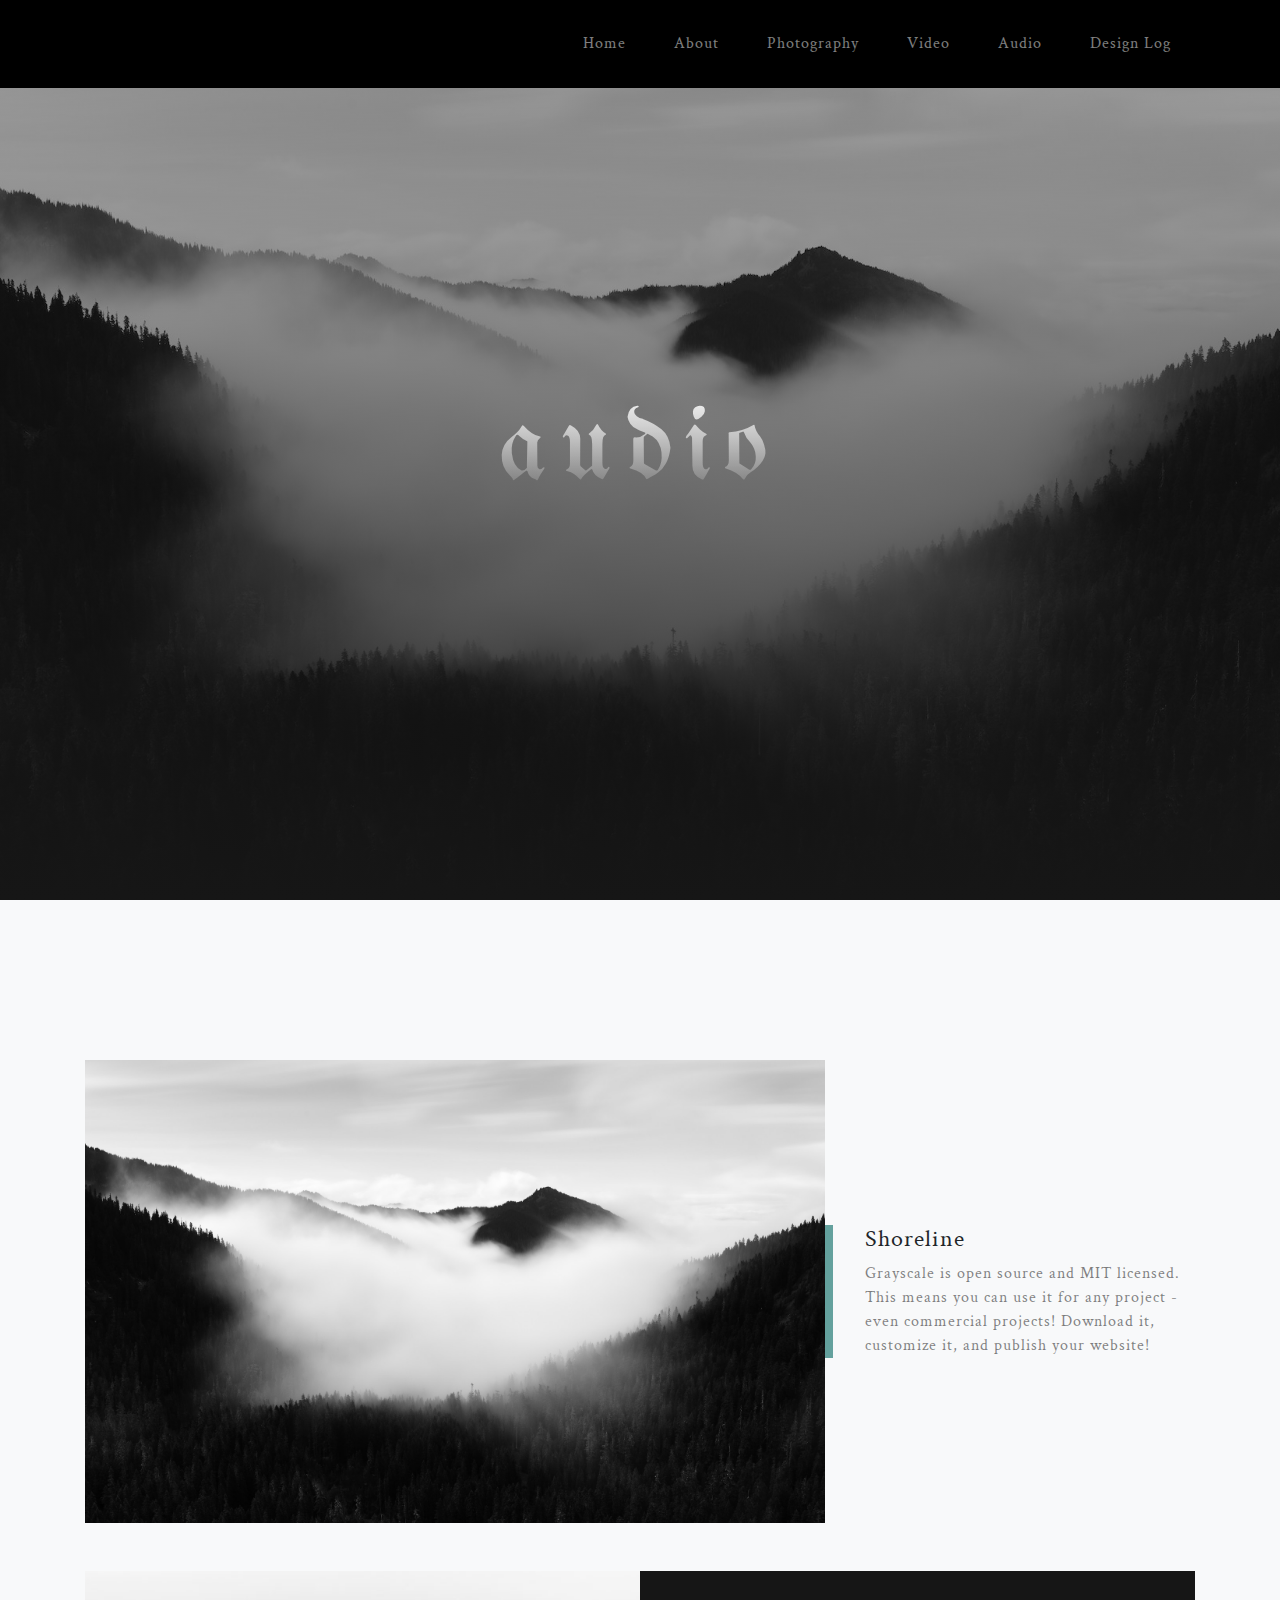
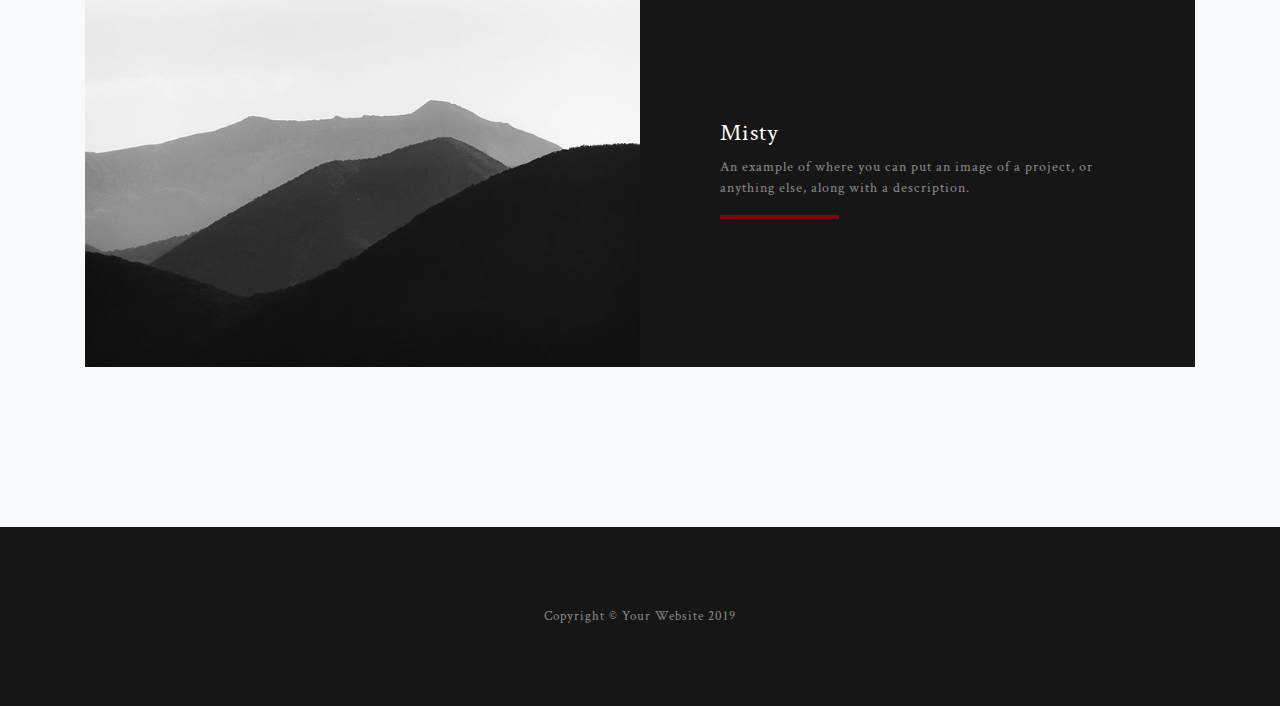
==== commit 151d5325: "final website" ====
--- a/audio.html
+++ b/audio.html
@@ -65,12 +65,11 @@
     <div class="container d-flex h-100 align-items-center">
       <div class="mx-auto text-center">
         <h1 class="mx-auto my-0">audio</h1>
-  
+
       </div>
     </div>
   </header>
 
-  <h1>audio</h1>
 
   </audio>
 
